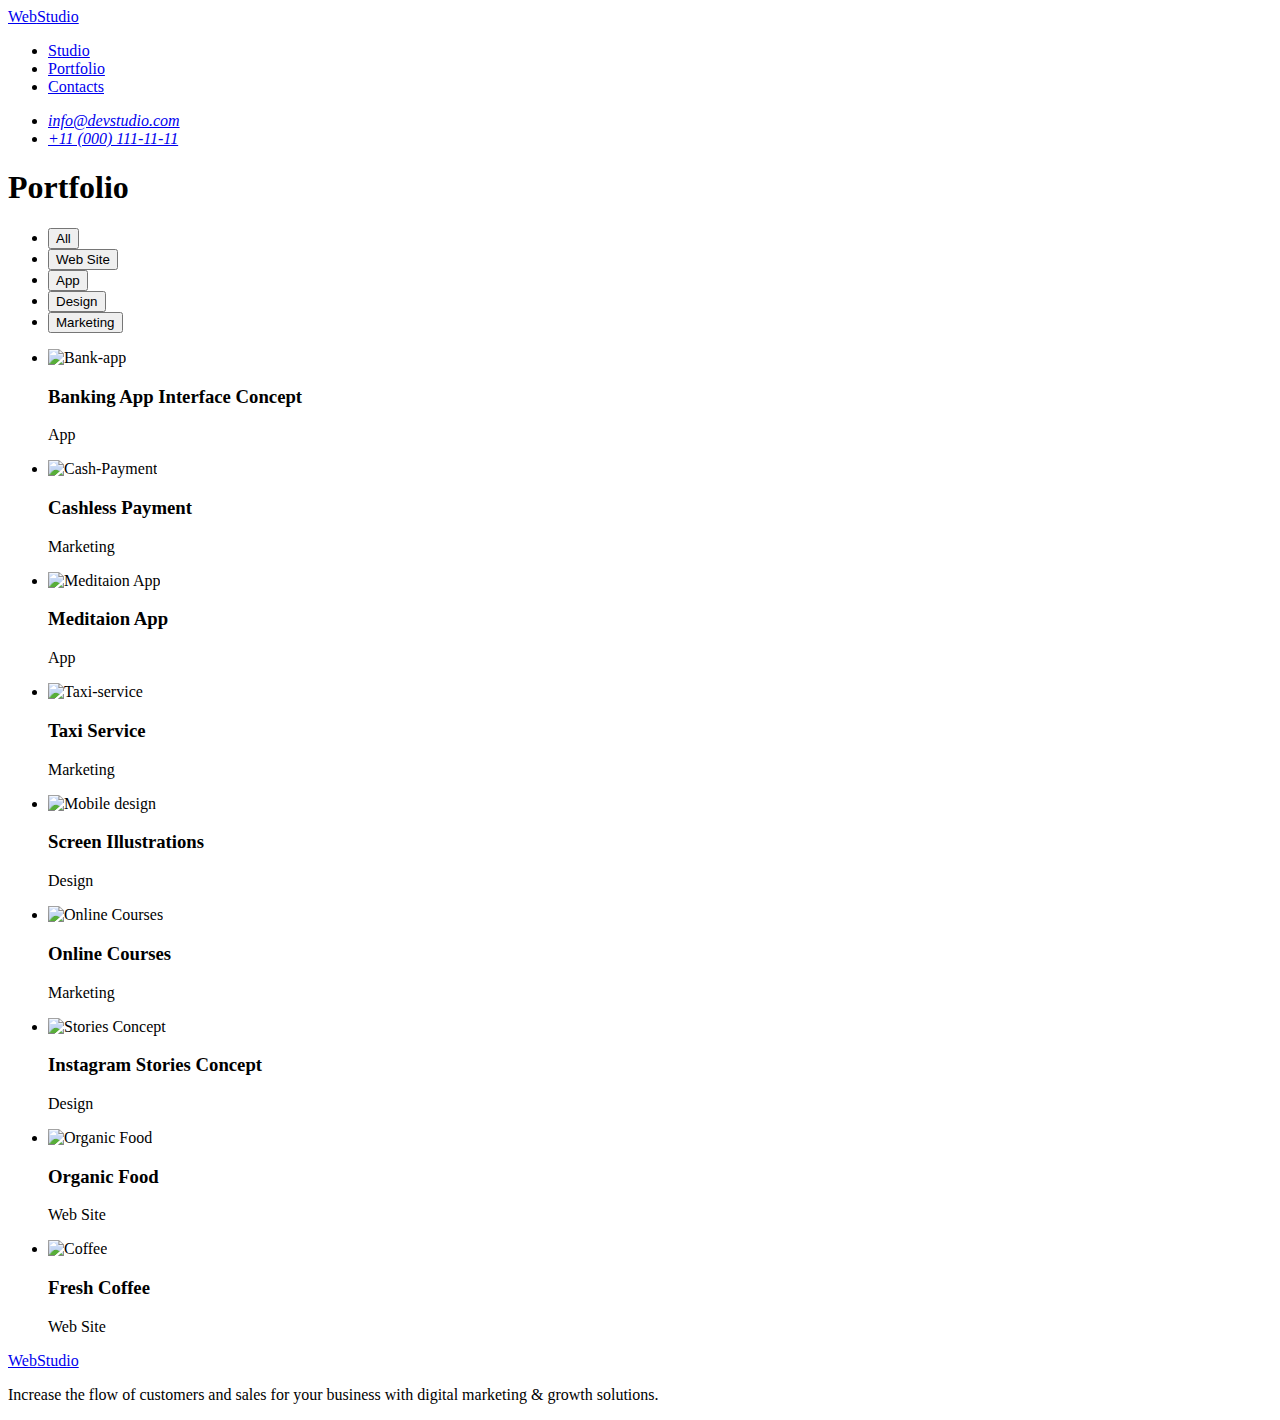
==== portfolio.html @ d6bbe3ec "6/02/2023-9-20" ====
<!DOCTYPE html>
<html lang="en">
<head>
  <meta charset="UTF-8">
  <meta http-equiv="X-UA-Compatible" content="IE=edge">
  <meta name="viewport" content="width=device-width, initial-scale=1.0">
  <meta charset="UTF-8">
  <meta http-equiv="X-UA-Compatible" content="IE=edge">
  <meta name="viewport" content="width=device-width, initial-scale=1.0">
  <link rel="stylesheet" href="https://cdnjs.cloudflare.com/ajax/libs/modern-normalize/1.1.0/modern-normalize.min.css" integrity="sha512-wpPYUAdjBVSE4KJnH1VR1HeZfpl1ub8YT/NKx4PuQ5NmX2tKuGu6U/JRp5y+Y8XG2tV+wKQpNHVUX03MfMFn9Q==" crossorigin="anonymous" referrerpolicy="no-referrer" />
  <link rel="stylesheet" href="https://cdnjs.cloudflare.com/ajax/libs/modern-normalize/1.1.0/modern-normalize.min.css" integrity="sha512-wpPYUAdjBVSE4KJnH1VR1HeZfpl1ub8YT/NKx4PuQ5NmX2tKuGu6U/JRp5y+Y8XG2tV+wKQpNHVUX03MfMFn9Q==" crossorigin="anonymous" referrerpolicy="no-referrer" />
  <link rel="preconnect" href="https://fonts.googleapis.com">
  <link rel="preconnect" href="https://fonts.gstatic.com" crossorigin>
  <link href="https://fonts.googleapis.com/css2?family=Raleway:wght@800&family=Roboto:wght@400;500;700;900&display=swap"
      rel="stylesheet">
  <link rel="stylesheet" href="./css/styles.css">
  <title>WebStudio2</title>
</head>
<body>
  <header class="header">
      <div class="container header-div">
        <nav class="nav-header">
          <a class="logo" href="./index.html"><span class="header-logo">Web</span>Studio</a>
          <ul class="menu">
            <li>
              <a class="menu-list current" href="./index.html">Studio</a>
            </li>
            <li>
              <a class="menu-list" href="./portfolio.html">Portfolio</a>
            </li>
            <li>
              <a class="menu-list" href="#">Contacts</a>
            </li>
          </ul>
        </nav>
        <address class="address">
          <ul class="address-list">
            <li class="address-item">
              <a class="address-link-text" href="mailto:info@devstudio.com">info@devstudio.com</a>
            </li>
            <li class="address-item">
              <a class="address-link-text" href="tel:+110001111111">+11 (000) 111-11-11</a>
            </li>
          </ul>
        </address>
      </div>
    </header>
   <main>
    <section class="portfolio">
      <h1 class="visually-hidden">Portfolio</h1>
      <ul class="filter">
        <li>
          <button class="filter-button">All</button>
        </li>
        <li>
          <button class="filter-button">Web Site</button>
        </li>
        <li>
          <button class="filter-button">App</button>
        </li>
        <li>
          <button class="filter-button">Design</button>
        </li>
        <li>
          <button class="filter-button">Marketing</button>
        </li>
      </ul> 
      <ul class="portfolio-list">
        <li class="portfolio-item">
          <a class="portfolio-link" href="#"></a>
          <img src="./images/portfolio1.jpg" alt="Bank-app" width="360">
          <h3 class="portfolio-title">Banking App Interface Concept</h3>
          <p class="portfolio-text">App</p>
        </li>
        <li class="portfolio-item">
          <a class="portfolio-link" href="#"></a>
          <img src="./images/portfolio2.jpg" alt="Cash-Payment" width="360">
          <h3 class="portfolio-title">Cashless Payment</h3>
          <p class="portfolio-text">Marketing</p>
        </li>
        <li class="portfolio-item">
          <a class="portfolio-link" href="#"></a>
          <img src="./images/portfolio3.jpg" alt="Meditaion App" width="360">
          <h3 class="portfolio-title">Meditaion App</h3>
          <p class="portfolio-text">App</p>
        </li>
        <li class="portfolio-item">
          <a class="portfolio-link" href="#"></a>
          <img src="./images/portfolio4.jpg" alt="Taxi-service" width="360">
          <h3 class="portfolio-title">Taxi Service</h3>
          <p class="portfolio-text">Marketing</p>
        </li>
        <li class="portfolio-item">
          <a class="portfolio-link" href="#"></a>
          <img src="./images/portfolio5.jpg" alt="Mobile design" width="360">
          <h3 class="portfolio-title">Screen Illustrations</h3>
          <p class="portfolio-text">Design</p>
        </li>
        <li class="portfolio-item"> 
          <a class="portfolio-link" href="#"></a>
          <img src="./images/portfolio6.jpg" alt="Online Courses" width="360">
          <h3 class="portfolio-title">Online Courses</h3>
          <p class="portfolio-text">Marketing</p>
        </li> 
        <li class="portfolio-item">
          <a class="portfolio-link" href="#"></a>
          <img src="./images/portfolio7.jpg" alt="Stories Concept" width="360">
          <h3 class="portfolio-title">Instagram Stories Concept</h3>
          <p class="portfolio-text">Design</p>
        </li>
        <li class="portfolio-item">
          <a class="portfolio-link" href="#"></a>
          <img src="./images/portfolio8.jpg" alt="Organic Food" width="360">
          <h3 class="portfolio-title">Organic Food</h3>
          <p class="portfolio-text">Web Site</p>
        </li>
        <li class="portfolio-item">
          <a class="portfolio-link" href="#"></a>
          <img src="./images/portfolio9.jpg" alt="Coffee" width="360">
          <h3 class="portfolio-title">Fresh Coffee</h3>
          <p class="portfolio-text">Web Site</p>
        </li>
      </ul>
    </section>
  </maim>
  <footer class="footer">
      <div class="container">
        <a class="logo-footer" href="./index.html"><span class="begin-logo">Web</span>Studio</a>
        <p class="text-footer">
          Increase the flow of customers and sales for your business with digital
          marketing & growth solutions.
        </p>
      </div>
    </footer>
</body>
</html>
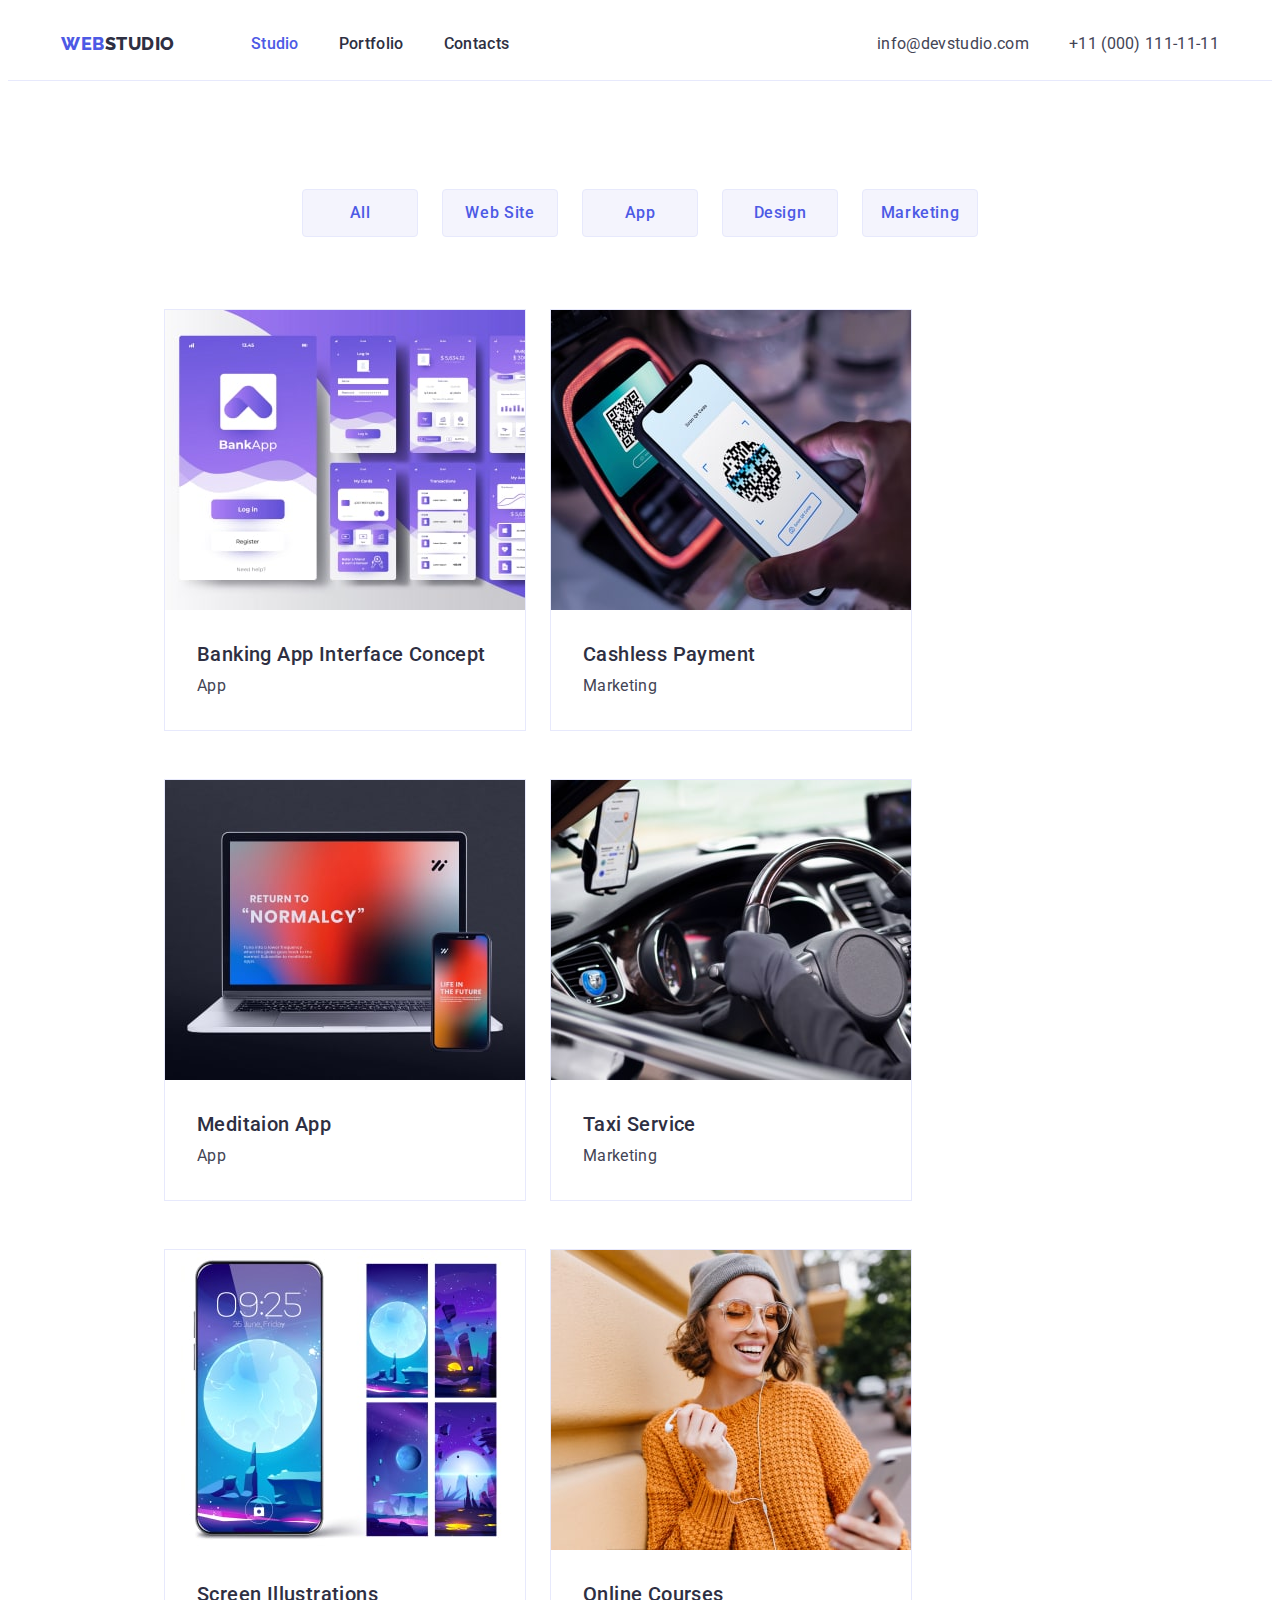
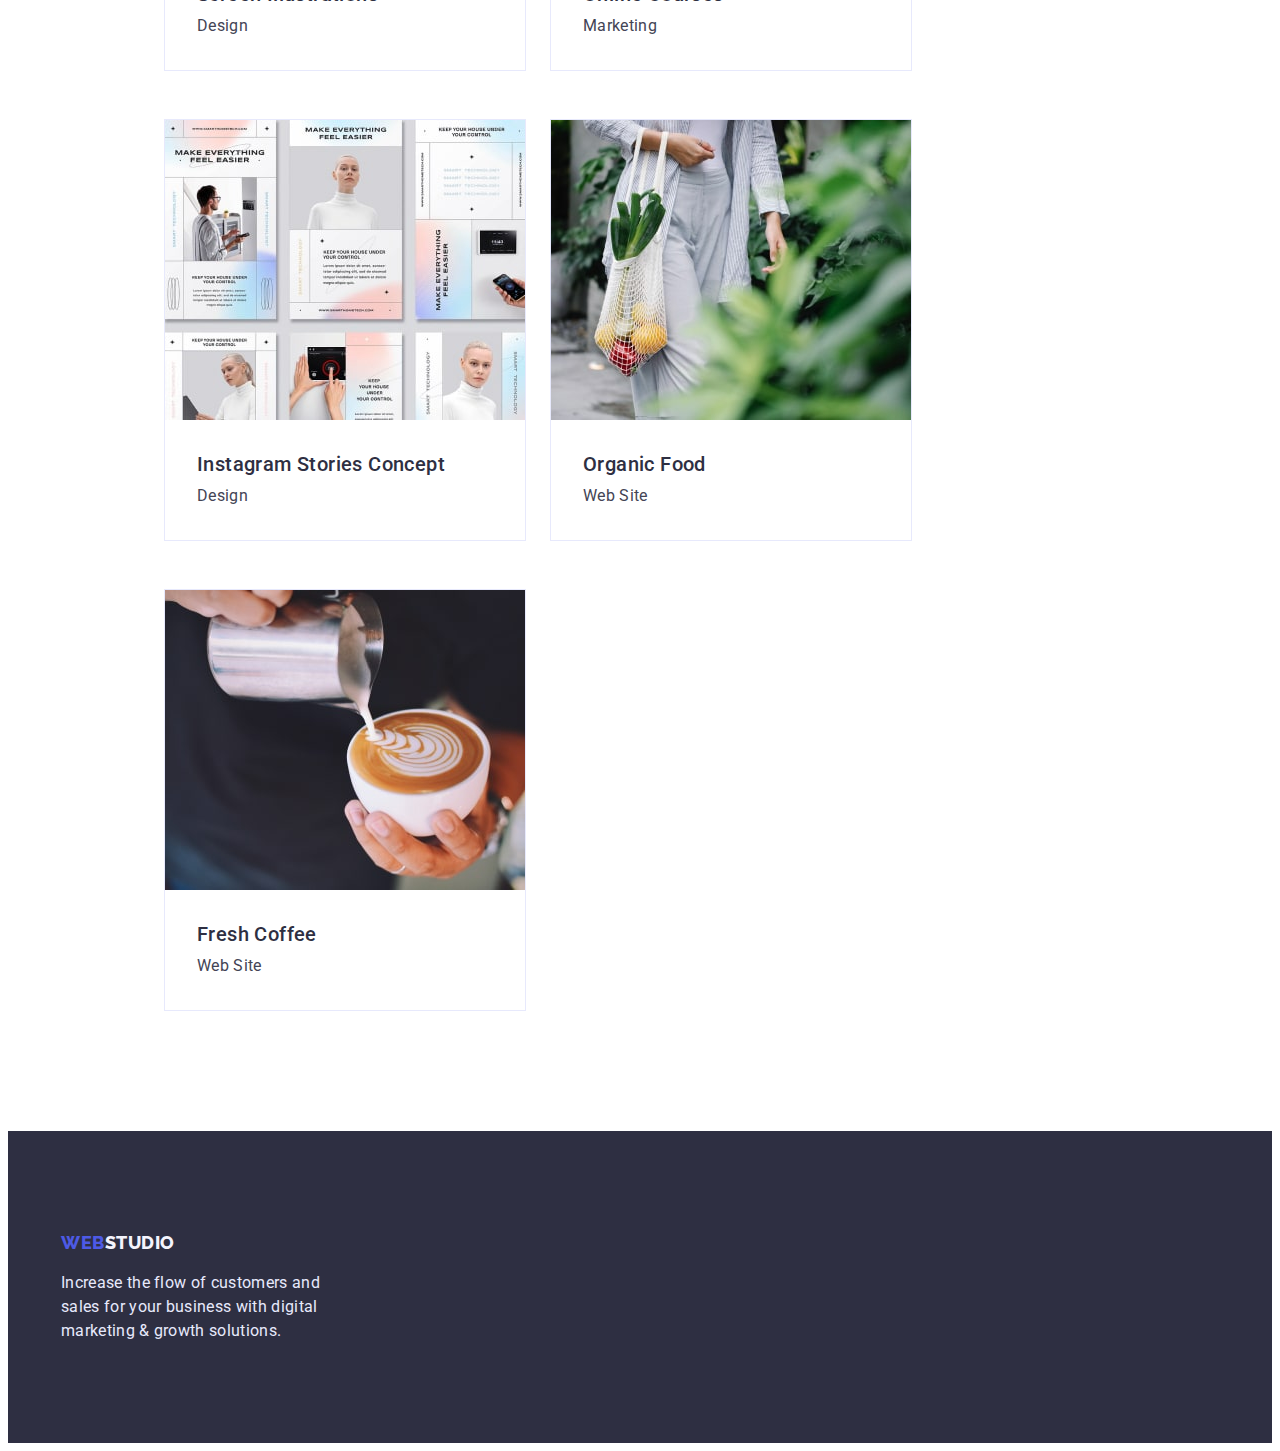
==== commit 6916987e: "8/02/23-20-30" ====
--- a/portfolio.html
+++ b/portfolio.html
@@ -8,13 +8,12 @@
   <meta http-equiv="X-UA-Compatible" content="IE=edge">
   <meta name="viewport" content="width=device-width, initial-scale=1.0">
   <link rel="stylesheet" href="https://cdnjs.cloudflare.com/ajax/libs/modern-normalize/1.1.0/modern-normalize.min.css" integrity="sha512-wpPYUAdjBVSE4KJnH1VR1HeZfpl1ub8YT/NKx4PuQ5NmX2tKuGu6U/JRp5y+Y8XG2tV+wKQpNHVUX03MfMFn9Q==" crossorigin="anonymous" referrerpolicy="no-referrer" />
-  <link rel="stylesheet" href="https://cdnjs.cloudflare.com/ajax/libs/modern-normalize/1.1.0/modern-normalize.min.css" integrity="sha512-wpPYUAdjBVSE4KJnH1VR1HeZfpl1ub8YT/NKx4PuQ5NmX2tKuGu6U/JRp5y+Y8XG2tV+wKQpNHVUX03MfMFn9Q==" crossorigin="anonymous" referrerpolicy="no-referrer" />
   <link rel="preconnect" href="https://fonts.googleapis.com">
   <link rel="preconnect" href="https://fonts.gstatic.com" crossorigin>
   <link href="https://fonts.googleapis.com/css2?family=Raleway:wght@800&family=Roboto:wght@400;500;700;900&display=swap"
       rel="stylesheet">
   <link rel="stylesheet" href="./css/styles.css">
-  <title>WebStudio2</title>
+  <title>WebStudio3</title>
 </head>
 <body>
   <header class="header">
@@ -22,13 +21,13 @@
         <nav class="nav-header">
           <a class="logo" href="./index.html"><span class="header-logo">Web</span>Studio</a>
           <ul class="menu">
-            <li>
+            <li class="menu-item">
               <a class="menu-list current" href="./index.html">Studio</a>
             </li>
-            <li>
+            <li class="menu-item">
               <a class="menu-list" href="./portfolio.html">Portfolio</a>
             </li>
-            <li>
+            <li class="menu-item">
               <a class="menu-list" href="#">Contacts</a>
             </li>
           </ul>
@@ -69,56 +68,74 @@
         <li class="portfolio-item">
           <a class="portfolio-link" href="#"></a>
           <img src="./images/portfolio1.jpg" alt="Bank-app" width="360">
-          <h3 class="portfolio-title">Banking App Interface Concept</h3>
-          <p class="portfolio-text">App</p>
+          <div class="portfolio-div">
+            <h3 class="portfolio-title">Banking App Interface Concept</h3>
+            <p class="portfolio-text">App</p>
+          </div>
         </li>
         <li class="portfolio-item">
           <a class="portfolio-link" href="#"></a>
           <img src="./images/portfolio2.jpg" alt="Cash-Payment" width="360">
-          <h3 class="portfolio-title">Cashless Payment</h3>
-          <p class="portfolio-text">Marketing</p>
+          <div class="portfolio-div">
+            <h3 class="portfolio-title">Cashless Payment</h3>
+            <p class="portfolio-text">Marketing</p>
+          </div>
         </li>
         <li class="portfolio-item">
           <a class="portfolio-link" href="#"></a>
           <img src="./images/portfolio3.jpg" alt="Meditaion App" width="360">
-          <h3 class="portfolio-title">Meditaion App</h3>
-          <p class="portfolio-text">App</p>
+          <div class="portfolio-div">
+            <h3 class="portfolio-title">Meditaion App</h3>
+            <p class="portfolio-text">App</p>
+          </div>
         </li>
         <li class="portfolio-item">
           <a class="portfolio-link" href="#"></a>
           <img src="./images/portfolio4.jpg" alt="Taxi-service" width="360">
-          <h3 class="portfolio-title">Taxi Service</h3>
-          <p class="portfolio-text">Marketing</p>
+          <div class="portfolio-div">
+            <h3 class="portfolio-title">Taxi Service</h3>
+            <p class="portfolio-text">Marketing</p>
+          </div>
         </li>
         <li class="portfolio-item">
           <a class="portfolio-link" href="#"></a>
           <img src="./images/portfolio5.jpg" alt="Mobile design" width="360">
-          <h3 class="portfolio-title">Screen Illustrations</h3>
-          <p class="portfolio-text">Design</p>
+          <div class="portfolio-div">
+            <h3 class="portfolio-title">Screen Illustrations</h3>
+            <p class="portfolio-text">Design</p>
+          </div >
         </li>
         <li class="portfolio-item"> 
           <a class="portfolio-link" href="#"></a>
           <img src="./images/portfolio6.jpg" alt="Online Courses" width="360">
-          <h3 class="portfolio-title">Online Courses</h3>
-          <p class="portfolio-text">Marketing</p>
+          <div class="portfolio-div">
+            <h3 class="portfolio-title">Online Courses</h3>
+            <p class="portfolio-text">Marketing</p>
+          </div>
         </li> 
         <li class="portfolio-item">
           <a class="portfolio-link" href="#"></a>
           <img src="./images/portfolio7.jpg" alt="Stories Concept" width="360">
-          <h3 class="portfolio-title">Instagram Stories Concept</h3>
-          <p class="portfolio-text">Design</p>
+         <div class="portfolio-div">
+            <h3 class="portfolio-title">Instagram Stories Concept</h3>
+            <p class="portfolio-text">Design</p>
+         </div >
         </li>
         <li class="portfolio-item">
           <a class="portfolio-link" href="#"></a>
           <img src="./images/portfolio8.jpg" alt="Organic Food" width="360">
-          <h3 class="portfolio-title">Organic Food</h3>
-          <p class="portfolio-text">Web Site</p>
+          <div class="portfolio-div">
+            <h3 class="portfolio-title">Organic Food</h3>
+            <p class="portfolio-text">Web Site</p>
+          </div >
         </li>
         <li class="portfolio-item">
           <a class="portfolio-link" href="#"></a>
           <img src="./images/portfolio9.jpg" alt="Coffee" width="360">
-          <h3 class="portfolio-title">Fresh Coffee</h3>
-          <p class="portfolio-text">Web Site</p>
+          <div class="portfolio-div">
+            <h3 class="portfolio-title">Fresh Coffee</h3>
+            <p class="portfolio-text">Web Site</p>
+          </div>
         </li>
       </ul>
     </section>
--- a/css/styles.css
+++ b/css/styles.css
@@ -0,0 +1,456 @@
+:root {
+  --color_iris: #4d5ae5;
+  --color_ocean: #404bbf;
+  --color_navy-blue: #2e2f42;
+  --color_green: #31d0aa;
+  --color_slate: #434455;
+  --color_light-slate: #8e8f99;
+  --color_cornflower: #e7e9fc;
+  --color_cloud: #f4f4fd;
+  --color_navy-blue-modal: #2e2f42;
+  --color_grey: #2e2f42;
+  --color_white: #ffffff;
+  --font_primary: 'Roboto';
+  --font_secondary: 'Raleway';
+}
+/*------------------------------ ЗКИДАННЯ --------------------- */
+
+body {
+    font-family: var(--font_primary), 'Arial', sans-serif;
+    color: var(--color_slate);
+    background-color: var(--color_white);
+    font-size: 16px;
+}
+
+p,
+h1,
+h2,
+h3,
+h4,
+h5,
+h6 {
+    margin: 0;
+}
+img{
+    display: block;
+    max-width: 100%;
+    height: auto;
+}
+ button{
+    display: block;
+    cursor: pointer;
+    border: none;
+    border-radius: 4px;
+ }
+ address{
+    font-style: normal;
+ }
+ ul,
+ ol{
+font-style: none;
+list-style: none;
+padding-left: 0;
+margin: 0;
+ }
+ 
+/* hidden elements class */
+.visually-hidden {
+    position: absolute;
+    white-space: nowrap;
+    width: 1px;
+    height: 1px;
+    overflow: hidden;
+    border: 0;
+    padding: 0;
+    clip: rect(0 0 0 0);
+    clip-path: inset(50%);
+    margin: -1px;
+}
+
+/*---------------------------------- Header--------------------------- */
+.header {
+    border-bottom: 1px solid var(--color_cornflower);
+}
+
+.logo {
+    font-family: var(--font_secondary, 'Arial', sans-serif);
+    font-weight: 800;
+    font-size: 18px;
+    line-height: 1.33;
+    letter-spacing: 0.03em;
+    text-transform: uppercase;
+    text-decoration: none;
+    color: var(--color_navy-blue);
+    margin-right: 76px;
+}
+
+.header-logo {
+    color: var(--color_iris);
+ 
+}
+.nav-header{
+    display: flex;
+    align-items: center;
+    margin-right: auto;
+}
+.container{
+    width: 100%;
+    max-width: 1158px;
+    padding-left: 15px;
+    padding-right: 15px;
+    margin: 0 auto;
+
+}
+.header-div{
+    display: flex;
+    align-items: center;
+}
+
+.menu {
+    display: flex
+
+}
+
+.menu-item:not(:last-child){
+margin-right: 40px;    
+}
+
+
+.menu-list{
+    display: inline-block;
+    padding-top: 24px;
+    padding-bottom: 24px;
+    font-weight: 500;
+    line-height: 1.33;
+    letter-spacing: 0.02em;
+    color: var(--color_navy-blue);
+    text-decoration: none;
+    list-style: none;
+}
+
+.menu-list:hover,
+.menu-list:focus {
+    color: var(--color_ocean);
+}
+.current{
+    color: var(--color_iris);
+}
+.address-list {
+    list-style: none;
+    display: flex;
+    padding-top: 24px;
+    padding-bottom: 24px;
+   
+}
+
+.address-link-text {
+    line-height: 1.5;
+    letter-spacing: 0.02em;
+    color: var(--color_slate);
+    text-decoration: none;
+    font-style: normal;
+  /* because of default for a href="mail/tel: is italic */
+}
+.address-item:not(:last-child){
+    margin-right: 40px;
+
+}
+.address-link-text:hover,
+.address-link-text:focus {
+    color: var(--color_ocean);
+}
+.list-text {
+    display: flex;
+
+}
+
+.list-text:last-child {
+    margin-right: 0;
+}
+/*---------------------------Main section------------------------------*/
+.hero {
+    background-color: var(--color_navy-blue);
+    padding-top: 188px;
+    padding-bottom: 188px;
+}
+
+.title-hero {
+    font-weight: 700;
+    width: 494px;
+    font-size: 56px;
+    line-height: 1.07;
+    text-align: center;
+    letter-spacing: 0.02em;
+    color: var(--color_white);
+    margin: 0 auto 48px auto;
+}
+
+.btn-hero {
+    display: block;
+    margin: 0 auto;  
+    background-color: var(--color_iris);
+    box-shadow: 0px 4px 4px rgba(0, 0, 0, 0.15);
+    border-radius: 4px;
+    border-color: none;
+    font-weight: 500;
+    line-height: 1.5;
+    text-align: center;
+    letter-spacing: 0.04em;
+    color:var(--color_white);
+    min-width: 169px;
+    cursor: pointer;
+    font-family: inherit;
+    font-size: 16px;
+    padding: 16px 32px;
+}
+
+.btn-hero:active,
+.btn-hero:focus,
+.btn-hero:hover {
+    background-color: var(--color_ocean);
+    box-shadow:
+    0px 3px 1px rgba(0, 0, 0, 0.1),
+    0px 2px 1px rgba(0, 0, 0, 0.08),
+    0px 2px 2px rgba(0, 0, 0, 0.12);
+    color: var(--color_white);
+}
+
+/* -------------------------------Features section-------------------- */
+
+.features-item {
+    width: 264px;
+    margin-right: 24px;
+}
+.features-item:last-child{
+    margin: 0;
+}
+.visually-hidden {
+    position: absolute;
+    width: 1px;
+    height: 1px;
+    margin: -1px;
+    border: 0;
+    padding: 0;
+    white-space: nowrap;
+    clip-path: inset(100%);
+    clip: rect(0 0 0 0);
+    overflow: hidden;
+}
+.features{
+    padding-top: 120px;
+    padding-bottom: 120px;
+
+}
+.features-title {
+    font-weight: 500;
+    font-size: 20px;
+    line-height: 1.2;
+    letter-spacing: 0.02em;
+    color: var(--color_navy-blue);
+    margin-bottom: 8px;
+}
+
+.features-text {
+    line-height: 1.5;
+    letter-spacing: 0.02em;
+    font-size: 16px;
+}
+
+/* What are we doing */
+.target{
+    padding-bottom: 120px;
+    
+}
+.target-img{ 
+    display: flex;
+    gap:24px;  
+}
+
+.target-img-block{
+   display: block;
+}
+
+
+/*---------------------------- Our team---------------------------- */
+
+.our-team {
+    padding-top: 120px;
+    padding-bottom: 120px;
+    list-style: none;
+    background-color: var(--color_cloud);
+}
+
+.title-section {
+    margin-bottom: 72px;
+    font-weight: 700;
+    font-size: 36px;
+    line-height: 1.11;
+    text-align: center;
+    letter-spacing: 0.02em;
+    text-transform: capitalize;
+    color: var(--color_navy-blue);
+}
+
+.team-list{
+    display: flex;
+    gap: 24px;
+    list-style: none;
+    text-decoration: none;
+}
+
+.team-items{
+    width: 264px;
+    background-color: var(--color_white);
+    box-shadow: 
+    0px 1px 6px rgba(46, 47, 66, 0.08), 
+    0px 1px 1px rgba(46, 47, 66, 0.16),
+    0px 2px 1px rgba(46, 47, 66, 0.08);
+    border-radius: 0px 0px 4px 4px;
+}
+
+.team-subtitle {
+    font-weight: 500;
+    font-size: 20px;
+    line-height: 1.2;
+    text-align: center;
+    letter-spacing: 0.02em;
+    color: var(--color_navy-blue);
+    margin-bottom: 8px;
+}
+
+.text-team {
+    line-height: 1.5;
+    text-align: center;
+    letter-spacing: 0.02em;
+}
+.title-div{
+    padding: 32px 16px;
+}
+/*--------------------------- FOOTER---------------------------------- */
+
+.footer {
+    padding-top: 100px;
+    padding-bottom: 100px;
+    background-color: var(--color_navy-blue);
+}
+
+.logo-footer {
+    display: block;
+    margin-bottom: 16px;
+    font-family: var(--font_secondary, 'Arial', sans-serif);
+    font-weight: 800;
+    font-size: 18px;
+    line-height: 1.33;
+    letter-spacing: 0.03em;
+    text-transform: uppercase;
+    text-decoration: none;
+    color: var(--color_cloud);
+}
+
+.begin-logo {
+    color: var(--color_iris);
+}
+
+.text-footer{
+    width: 264px;
+    line-height: 1.5;
+    letter-spacing: 0.02em;
+    color: var(--color_cornflower);
+}
+
+/*------------------------------ PORTFOLIO---------------------------- */
+.portfolio{
+   padding-top: 108px;
+   padding-bottom: 120px;
+}
+.portfolio-div{
+    width: 360px;
+    padding: 0px 16px;
+}
+.filter {
+    display: flex;
+    justify-content: center;
+    gap: 24px;
+    margin-bottom: 72px;
+    list-style: none;
+    text-decoration: none;
+}
+.portfolio-link {
+    text-decoration: none;
+}
+
+.filter-button {
+    box-sizing: border-box;
+    background-color: var(--color_cloud);
+    border: 1px solid var(--color_cornflower);
+    border-radius: 4px;
+    font-weight: 500;
+    line-height: 1.5;
+    text-align: center;
+    letter-spacing: 0.04em;
+    color: var(--color_iris);
+    width: 116px;
+    height: 48px;
+    cursor: pointer;
+    font-family: inherit;
+    font-size: 16px;
+}
+
+.filter-button:active,
+.filter-button:focus,
+.filter-button:hover {
+    background-color: var(--color_ocean);
+    box-shadow: 
+    0px 3px 1px rgba(0, 0, 0, 0.1), 
+    0px 2px 1px rgba(0, 0, 0, 0.08), 
+    0px 2px 2px rgba(0, 0, 0, 0.12);
+    color: var(--color_white);
+    border-color: transparent;
+}
+.portfolio-list{
+   padding-left: 156px;
+   display: flex;
+   flex-wrap: wrap;
+   gap: 48px 24px;
+   list-style: none;
+}
+
+.portfolio-item {
+    list-style: none;
+}
+
+.portfolio-item {
+    border: 1px solid var(--color_cornflower);
+    width: 360px;
+    height: 420px;
+}
+
+.portfolio-title {
+    padding-left: 16px;
+    font-weight: 500;
+    font-size: 20px;
+    line-height: 1.2;
+    letter-spacing: 0.02em;
+    color: var(--color_navy-blue);
+    margin-top: 32px;
+    margin-bottom: 8px;
+}
+
+.portfolio-title:hover,
+.portfolio-title:focus {
+    color: var(--color_ocean);
+}
+
+.portfolio-text {
+    font-family: var(--font_primary);
+    padding-left: 16px;
+    margin-bottom: 8px;
+    line-height: 1.5;
+    letter-spacing: 0.02em;
+    color: var(--color_slate);
+}
+
+.portfolio-text:hover,
+.portfolio-text:focus {
+    color: var(--color_ocean);
+
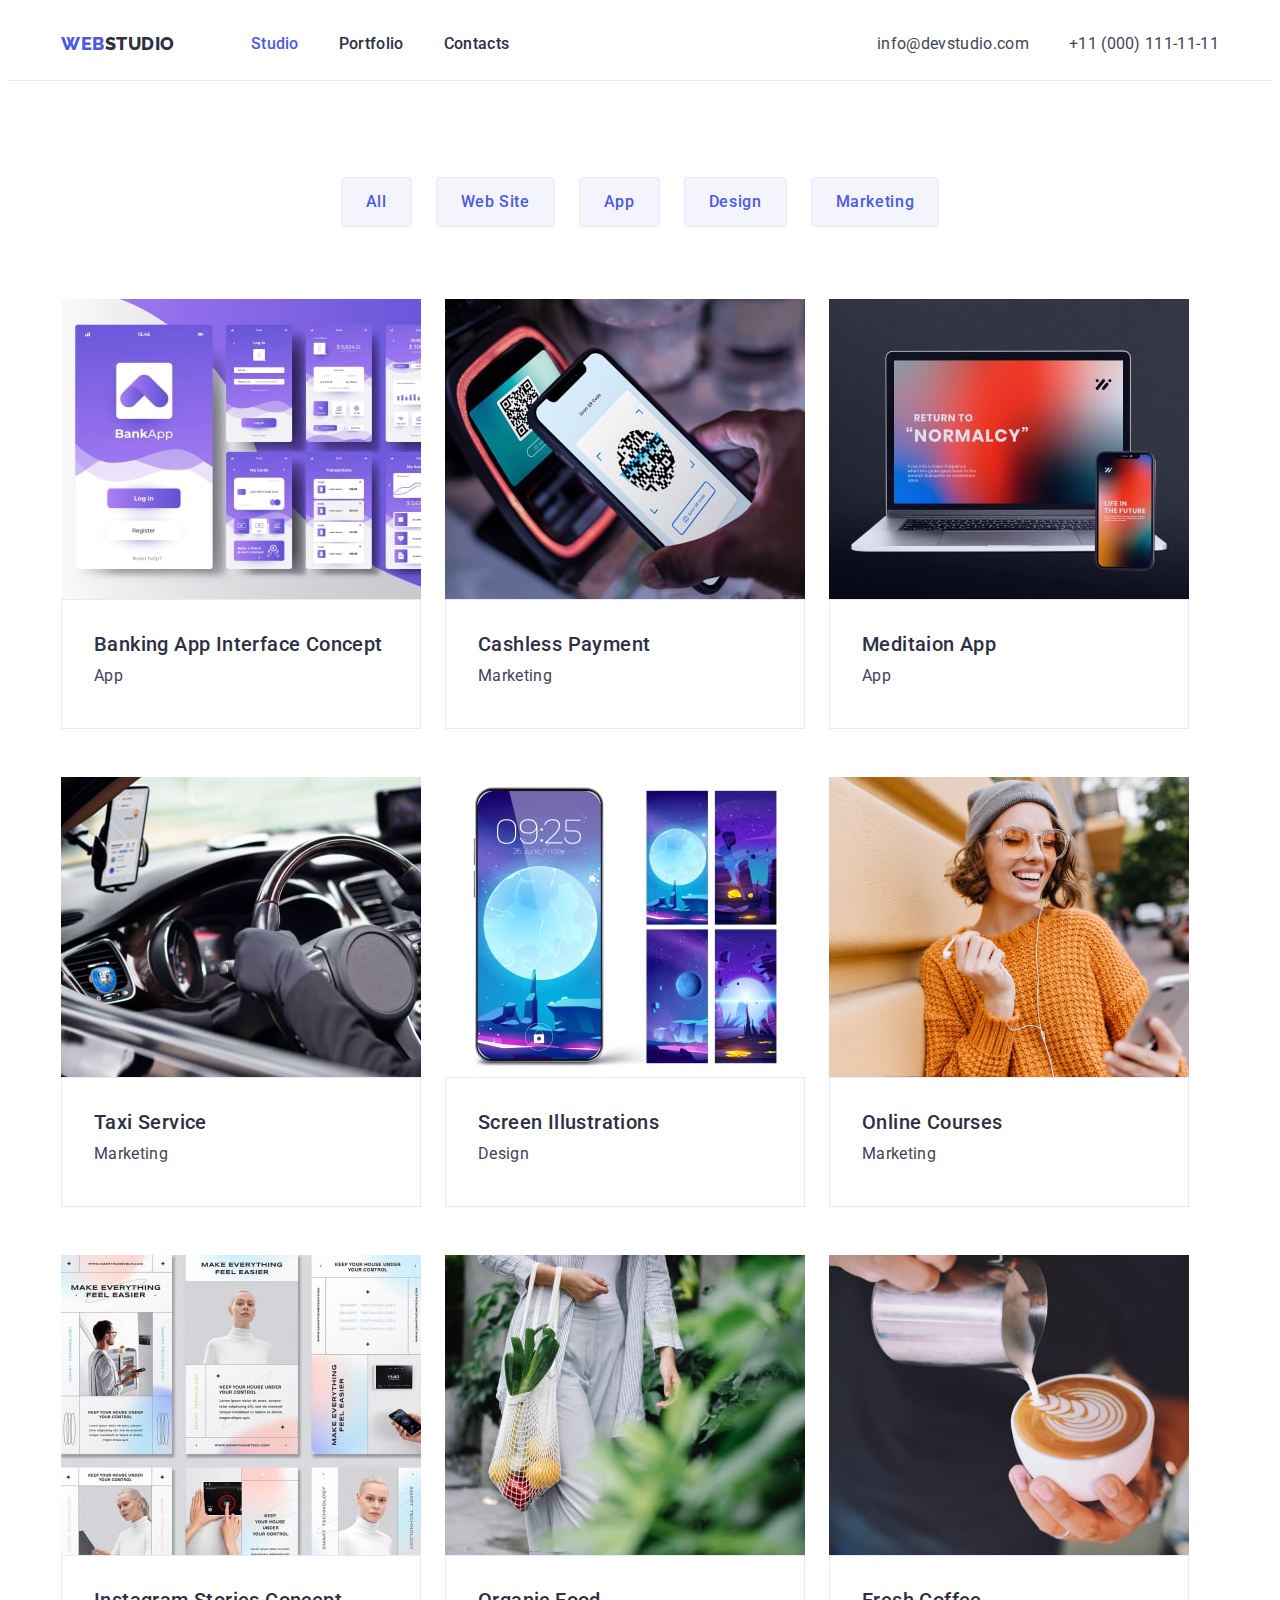
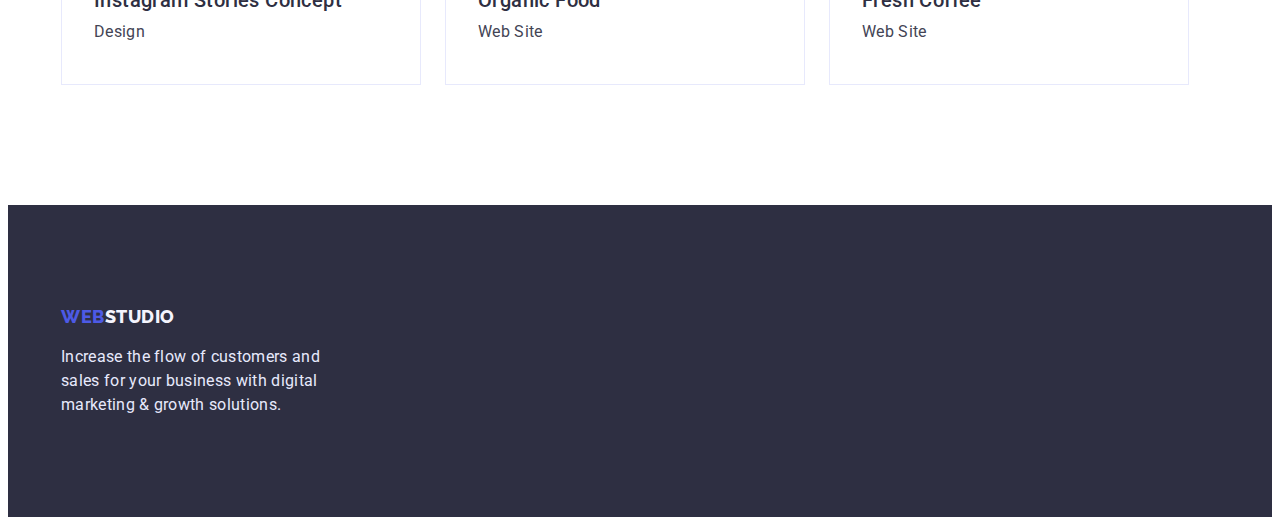
==== commit 8bee4348: "9/02/2023-16-15" ====
--- a/portfolio.html
+++ b/portfolio.html
@@ -46,100 +46,102 @@
     </header>
    <main>
     <section class="portfolio">
-      <h1 class="visually-hidden">Portfolio</h1>
-      <ul class="filter">
-        <li>
-          <button class="filter-button">All</button>
-        </li>
-        <li>
-          <button class="filter-button">Web Site</button>
-        </li>
-        <li>
-          <button class="filter-button">App</button>
-        </li>
-        <li>
-          <button class="filter-button">Design</button>
-        </li>
-        <li>
-          <button class="filter-button">Marketing</button>
-        </li>
-      </ul> 
-      <ul class="portfolio-list">
-        <li class="portfolio-item">
-          <a class="portfolio-link" href="#"></a>
-          <img src="./images/portfolio1.jpg" alt="Bank-app" width="360">
-          <div class="portfolio-div">
-            <h3 class="portfolio-title">Banking App Interface Concept</h3>
-            <p class="portfolio-text">App</p>
-          </div>
-        </li>
-        <li class="portfolio-item">
-          <a class="portfolio-link" href="#"></a>
-          <img src="./images/portfolio2.jpg" alt="Cash-Payment" width="360">
-          <div class="portfolio-div">
-            <h3 class="portfolio-title">Cashless Payment</h3>
-            <p class="portfolio-text">Marketing</p>
-          </div>
-        </li>
-        <li class="portfolio-item">
-          <a class="portfolio-link" href="#"></a>
-          <img src="./images/portfolio3.jpg" alt="Meditaion App" width="360">
-          <div class="portfolio-div">
-            <h3 class="portfolio-title">Meditaion App</h3>
-            <p class="portfolio-text">App</p>
-          </div>
-        </li>
-        <li class="portfolio-item">
-          <a class="portfolio-link" href="#"></a>
-          <img src="./images/portfolio4.jpg" alt="Taxi-service" width="360">
-          <div class="portfolio-div">
-            <h3 class="portfolio-title">Taxi Service</h3>
-            <p class="portfolio-text">Marketing</p>
-          </div>
-        </li>
-        <li class="portfolio-item">
-          <a class="portfolio-link" href="#"></a>
-          <img src="./images/portfolio5.jpg" alt="Mobile design" width="360">
-          <div class="portfolio-div">
-            <h3 class="portfolio-title">Screen Illustrations</h3>
-            <p class="portfolio-text">Design</p>
-          </div >
-        </li>
-        <li class="portfolio-item"> 
-          <a class="portfolio-link" href="#"></a>
-          <img src="./images/portfolio6.jpg" alt="Online Courses" width="360">
-          <div class="portfolio-div">
-            <h3 class="portfolio-title">Online Courses</h3>
-            <p class="portfolio-text">Marketing</p>
-          </div>
-        </li> 
-        <li class="portfolio-item">
-          <a class="portfolio-link" href="#"></a>
-          <img src="./images/portfolio7.jpg" alt="Stories Concept" width="360">
-         <div class="portfolio-div">
-            <h3 class="portfolio-title">Instagram Stories Concept</h3>
-            <p class="portfolio-text">Design</p>
-         </div >
-        </li>
-        <li class="portfolio-item">
-          <a class="portfolio-link" href="#"></a>
-          <img src="./images/portfolio8.jpg" alt="Organic Food" width="360">
-          <div class="portfolio-div">
-            <h3 class="portfolio-title">Organic Food</h3>
-            <p class="portfolio-text">Web Site</p>
-          </div >
-        </li>
-        <li class="portfolio-item">
-          <a class="portfolio-link" href="#"></a>
-          <img src="./images/portfolio9.jpg" alt="Coffee" width="360">
-          <div class="portfolio-div">
-            <h3 class="portfolio-title">Fresh Coffee</h3>
-            <p class="portfolio-text">Web Site</p>
-          </div>
-        </li>
-      </ul>
+      <div class="container">
+        <h1 class="visually-hidden">Portfolio</h1>
+        <ul class="filter">
+          <li>
+            <button class="filter-button">All</button>
+          </li>
+          <li>
+            <button class="filter-button">Web Site</button>
+          </li>
+          <li>
+            <button class="filter-button">App</button>
+          </li>
+          <li>
+            <button class="filter-button">Design</button>
+          </li>
+          <li>
+            <button class="filter-button">Marketing</button>
+          </li>
+        </ul> 
+        <ul class="portfolio-list">
+          <li class="portfolio-item">
+            <a class="portfolio-link" href="#"></a>
+            <img src="./images/portfolio1.jpg" alt="Bank-app" width="360">
+            <div class="portfolio-div">
+              <h3 class="portfolio-title">Banking App Interface Concept</h3>
+              <p class="portfolio-text">App</p>
+            </div>
+          </li>
+          <li class="portfolio-item">
+            <a class="portfolio-link" href="#"></a>
+            <img src="./images/portfolio2.jpg" alt="Cash-Payment" width="360">
+            <div class="portfolio-div">
+              <h3 class="portfolio-title">Cashless Payment</h3>
+              <p class="portfolio-text">Marketing</p>
+            </div>
+          </li>
+          <li class="portfolio-item">
+            <a class="portfolio-link" href="#"></a>
+            <img src="./images/portfolio3.jpg" alt="Meditaion App" width="360">
+            <div class="portfolio-div">
+              <h3 class="portfolio-title">Meditaion App</h3>
+              <p class="portfolio-text">App</p>
+            </div>
+          </li>
+          <li class="portfolio-item">
+            <a class="portfolio-link" href="#"></a>
+            <img src="./images/portfolio4.jpg" alt="Taxi-service" width="360">
+            <div class="portfolio-div">
+              <h3 class="portfolio-title">Taxi Service</h3>
+              <p class="portfolio-text">Marketing</p>
+            </div>
+          </li>
+          <li class="portfolio-item">
+            <a class="portfolio-link" href="#"></a>
+            <img src="./images/portfolio5.jpg" alt="Mobile design" width="360">
+            <div class="portfolio-div">
+              <h3 class="portfolio-title">Screen Illustrations</h3>
+              <p class="portfolio-text">Design</p>
+            </div >
+          </li>
+          <li class="portfolio-item"> 
+            <a class="portfolio-link" href="#"></a>
+            <img src="./images/portfolio6.jpg" alt="Online Courses" width="360">
+            <div class="portfolio-div">
+              <h3 class="portfolio-title">Online Courses</h3>
+              <p class="portfolio-text">Marketing</p>
+            </div>
+          </li> 
+          <li class="portfolio-item">
+            <a class="portfolio-link" href="#"></a>
+            <img src="./images/portfolio7.jpg" alt="Stories Concept" width="360">
+           <div class="portfolio-div">
+              <h3 class="portfolio-title">Instagram Stories Concept</h3>
+              <p class="portfolio-text">Design</p>
+           </div >
+          </li>
+          <li class="portfolio-item">
+            <a class="portfolio-link" href="#"></a>
+            <img src="./images/portfolio8.jpg" alt="Organic Food" width="360">
+            <div class="portfolio-div">
+              <h3 class="portfolio-title">Organic Food</h3>
+              <p class="portfolio-text">Web Site</p>
+            </div >
+          </li>
+          <li class="portfolio-item">
+            <a class="portfolio-link" href="#"></a>
+            <img src="./images/portfolio9.jpg" alt="Coffee" width="360">
+            <div class="portfolio-div">
+              <h3 class="portfolio-title">Fresh Coffee</h3>
+              <p class="portfolio-text">Web Site</p>
+            </div>
+          </li>
+        </ul>
+      </div >
     </section>
-  </maim>
+  </main>
   <footer class="footer">
       <div class="container">
         <a class="logo-footer" href="./index.html"><span class="begin-logo">Web</span>Studio</a>
--- a/css/styles.css
+++ b/css/styles.css
@@ -47,7 +47,6 @@
  }
  ul,
  ol{
-font-style: none;
 list-style: none;
 padding-left: 0;
 margin: 0;
@@ -159,14 +158,7 @@
 .address-link-text:focus {
     color: var(--color_ocean);
 }
-.list-text {
-    display: flex;
-
-}
-
-.list-text:last-child {
-    margin-right: 0;
-}
+
 /*---------------------------Main section------------------------------*/
 .hero {
     background-color: var(--color_navy-blue);
@@ -176,7 +168,7 @@
 
 .title-hero {
     font-weight: 700;
-    width: 494px;
+    width: 496px;
     font-size: 56px;
     line-height: 1.07;
     text-align: center;
@@ -216,7 +208,9 @@
 }
 
 /* -------------------------------Features section-------------------- */
-
+.list-text {
+    display: flex;
+}
 .features-item {
     width: 264px;
     margin-right: 24px;
@@ -276,7 +270,6 @@
 .our-team {
     padding-top: 120px;
     padding-bottom: 120px;
-    list-style: none;
     background-color: var(--color_cloud);
 }
 
@@ -294,8 +287,7 @@
 .team-list{
     display: flex;
     gap: 24px;
-    list-style: none;
-    text-decoration: none;
+    
 }
 
 .team-items{
@@ -360,23 +352,20 @@
 
 /*------------------------------ PORTFOLIO---------------------------- */
 .portfolio{
-   padding-top: 108px;
+   padding-top: 96px;
    padding-bottom: 120px;
 }
 .portfolio-div{
-    width: 360px;
     padding: 0px 16px;
+    padding: 32px 16px;
+    border-top: 0;
+    border: 1px solid var(--color_cornflower);
 }
 .filter {
     display: flex;
     justify-content: center;
     gap: 24px;
     margin-bottom: 72px;
-    list-style: none;
-    text-decoration: none;
-}
-.portfolio-link {
-    text-decoration: none;
 }
 
 .filter-button {
@@ -389,11 +378,10 @@
     text-align: center;
     letter-spacing: 0.04em;
     color: var(--color_iris);
-    width: 116px;
-    height: 48px;
     cursor: pointer;
     font-family: inherit;
     font-size: 16px;
+    padding: 12px 24px;
 }
 
 .filter-button:active,
@@ -408,21 +396,14 @@
     border-color: transparent;
 }
 .portfolio-list{
-   padding-left: 156px;
    display: flex;
    flex-wrap: wrap;
    gap: 48px 24px;
-   list-style: none;
 }
 
 .portfolio-item {
     list-style: none;
-}
-
-.portfolio-item {
-    border: 1px solid var(--color_cornflower);
     width: 360px;
-    height: 420px;
 }
 
 .portfolio-title {
@@ -432,7 +413,6 @@
     line-height: 1.2;
     letter-spacing: 0.02em;
     color: var(--color_navy-blue);
-    margin-top: 32px;
     margin-bottom: 8px;
 }
 
@@ -448,6 +428,7 @@
     line-height: 1.5;
     letter-spacing: 0.02em;
     color: var(--color_slate);
+
 }
 
 .portfolio-text:hover,
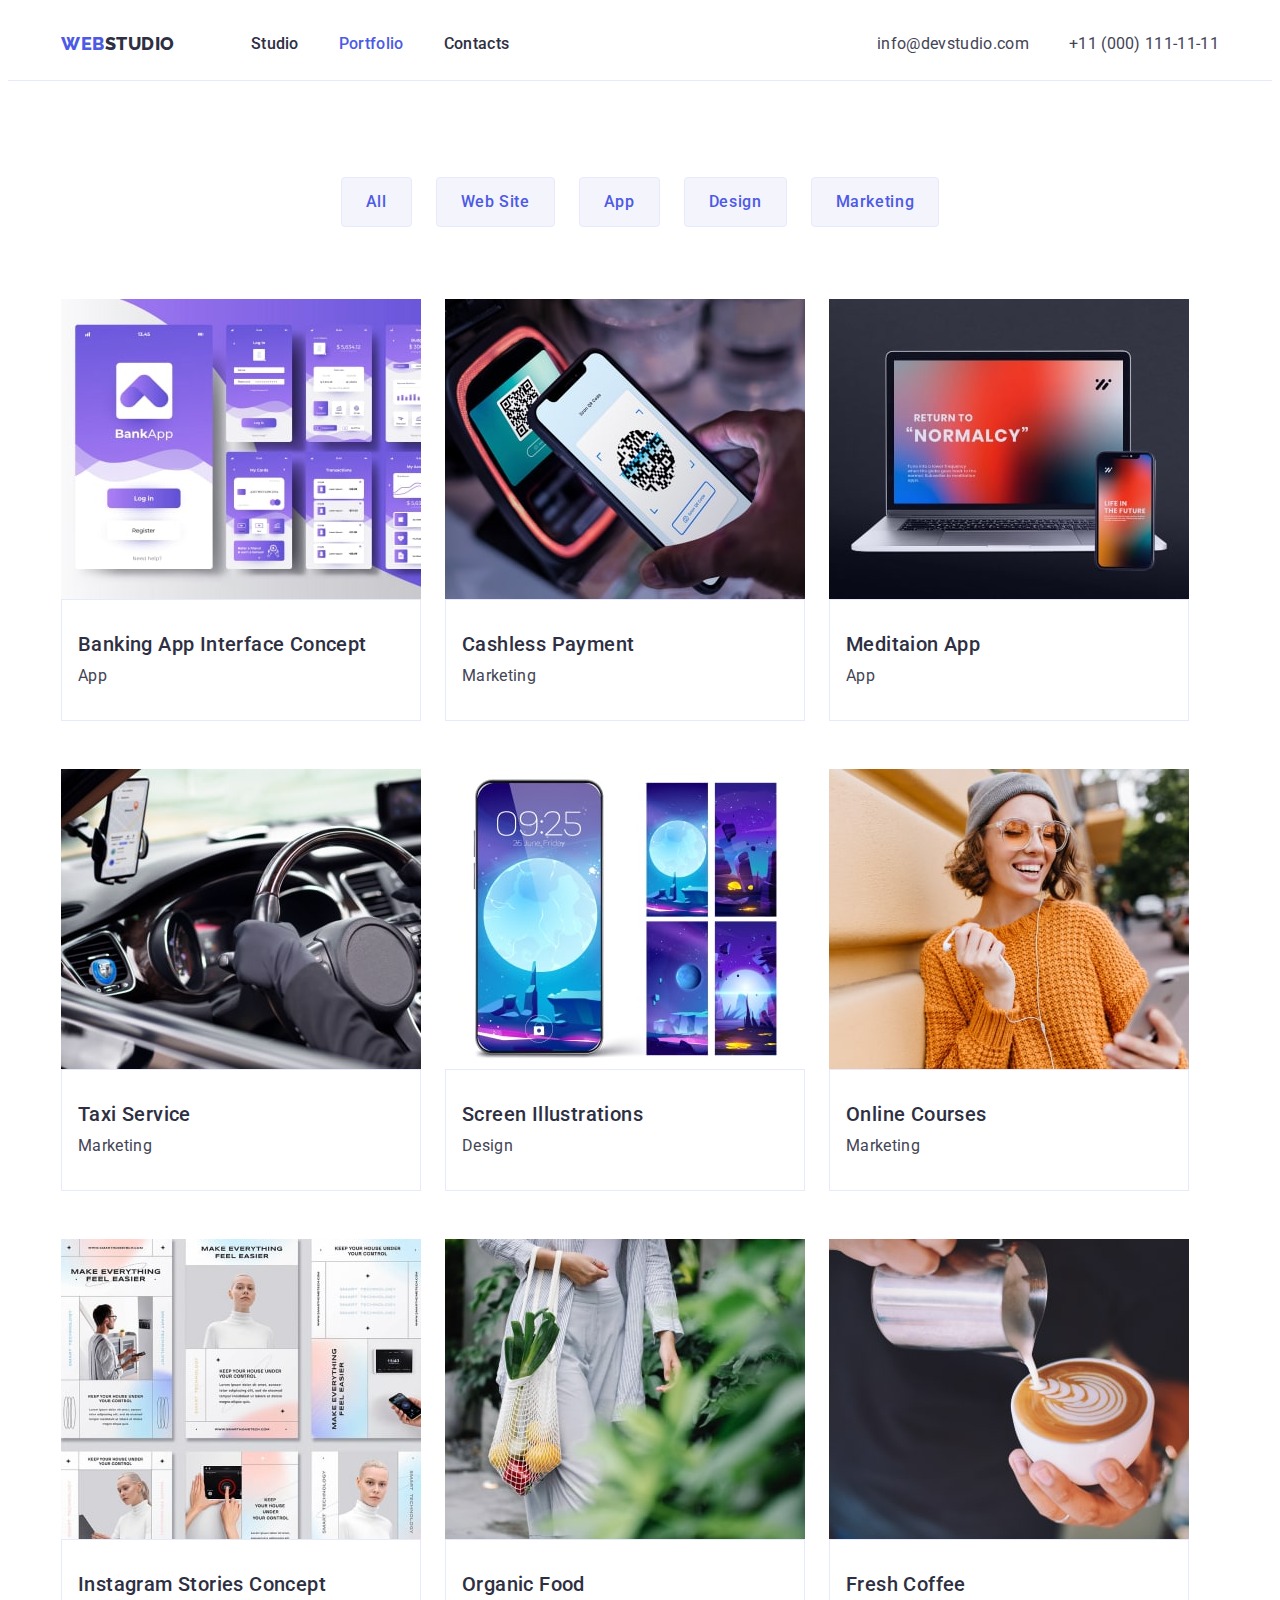
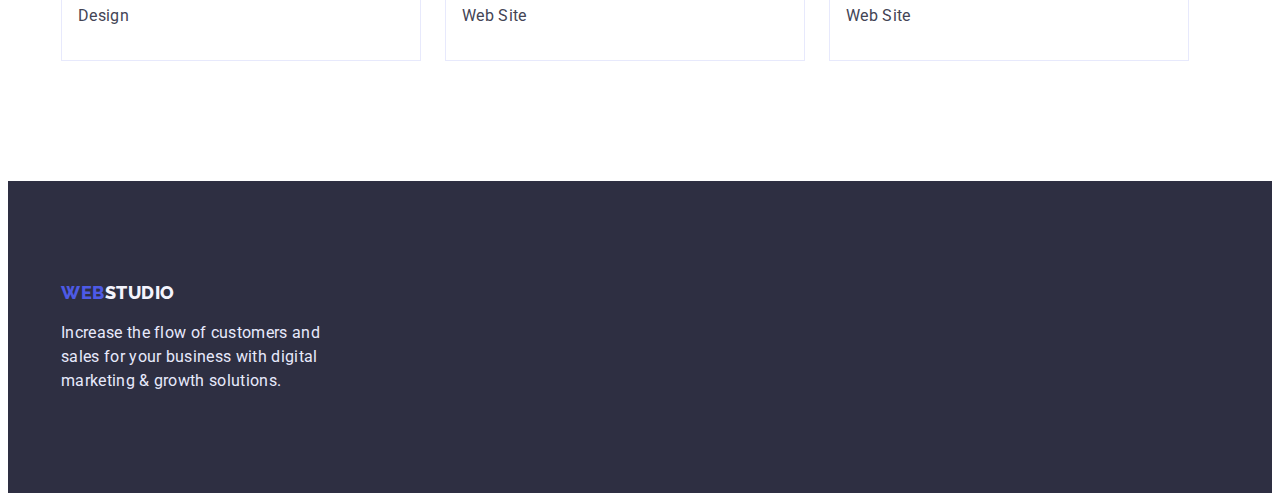
==== commit 3b07632b: "9/02/23-21-00" ====
--- a/portfolio.html
+++ b/portfolio.html
@@ -22,10 +22,10 @@
           <a class="logo" href="./index.html"><span class="header-logo">Web</span>Studio</a>
           <ul class="menu">
             <li class="menu-item">
-              <a class="menu-list current" href="./index.html">Studio</a>
+              <a class="menu-list" href="./index.html">Studio</a>
             </li>
             <li class="menu-item">
-              <a class="menu-list" href="./portfolio.html">Portfolio</a>
+              <a class="menu-list current" href="./portfolio.html">Portfolio</a>
             </li>
             <li class="menu-item">
               <a class="menu-list" href="#">Contacts</a>
--- a/css/styles.css
+++ b/css/styles.css
@@ -407,7 +407,6 @@
 }
 
 .portfolio-title {
-    padding-left: 16px;
     font-weight: 500;
     font-size: 20px;
     line-height: 1.2;
@@ -423,8 +422,6 @@
 
 .portfolio-text {
     font-family: var(--font_primary);
-    padding-left: 16px;
-    margin-bottom: 8px;
     line-height: 1.5;
     letter-spacing: 0.02em;
     color: var(--color_slate);
